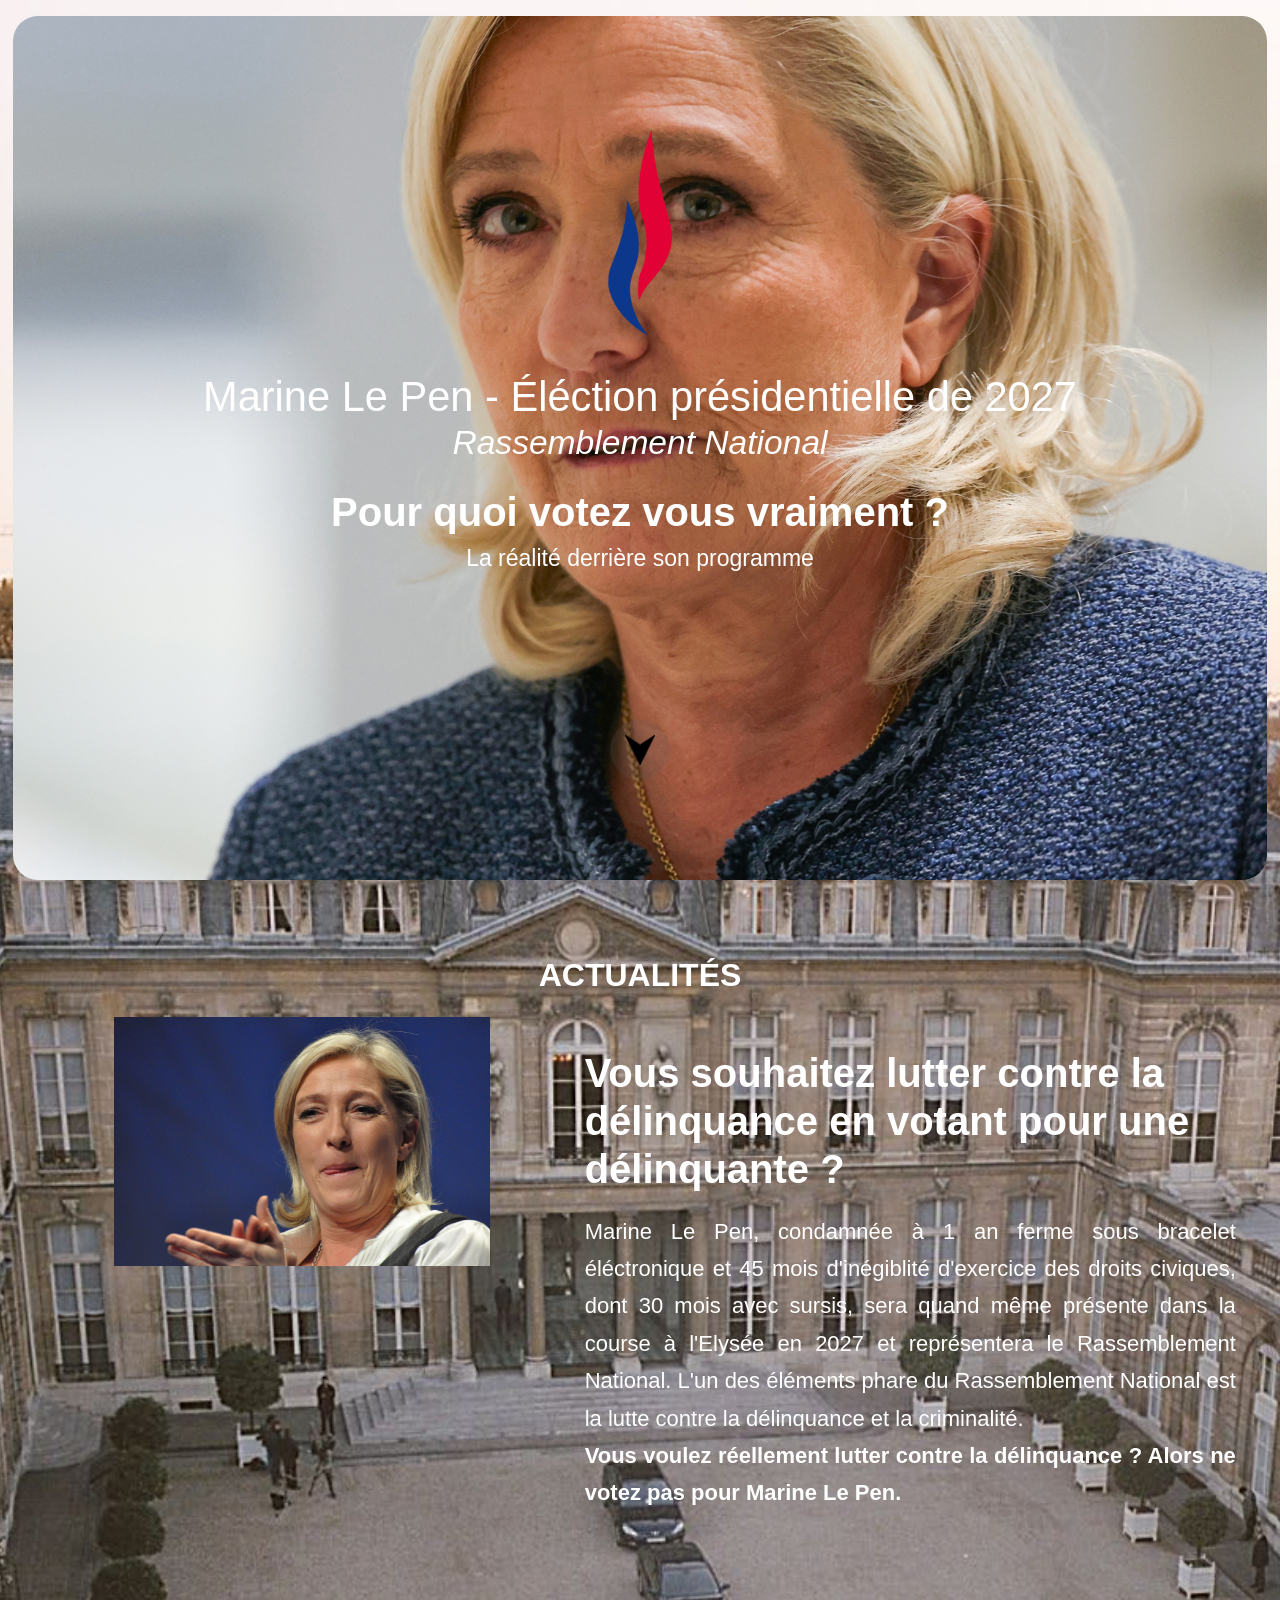
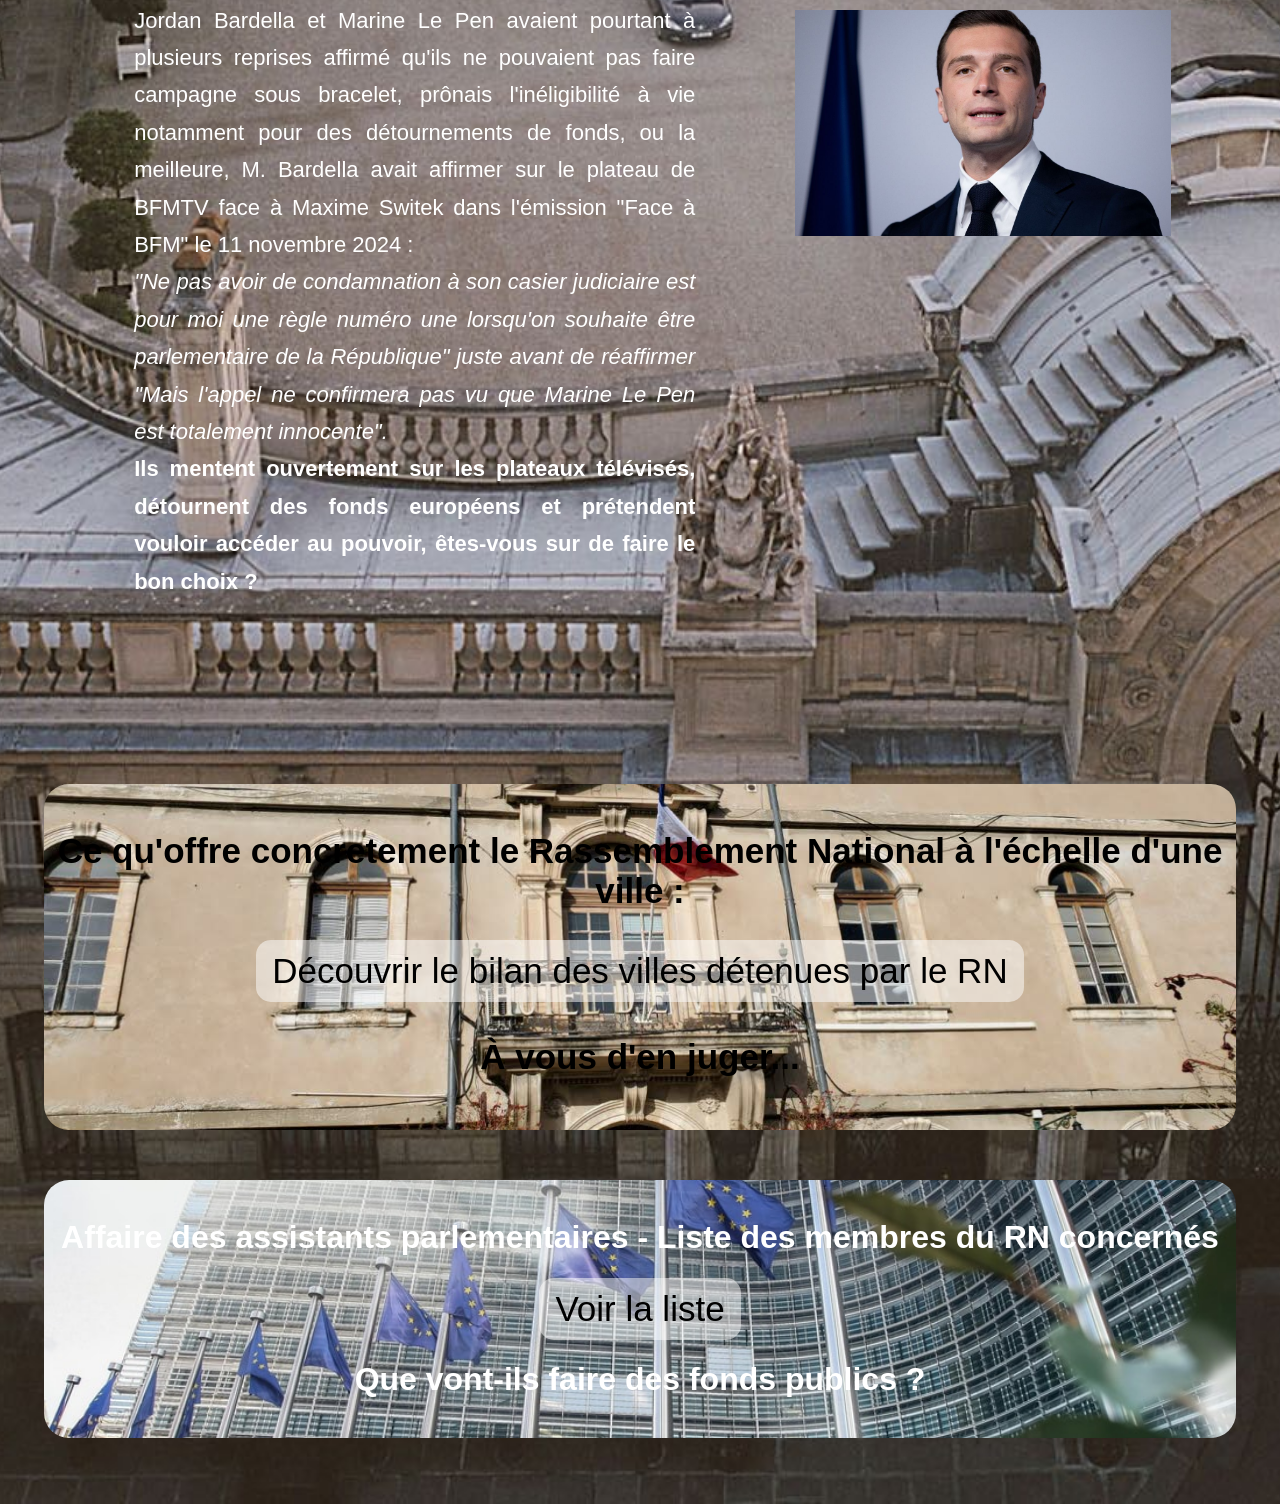
==== index.html @ 01746b5f "Add files via upload" ====
<!DOCTYPE html>
<html>

    <head>
        <title>
            Marine Le Pen 2027
        </title>
        <meta charset="utf-8">
        <link href="styles.css" rel="stylesheet">
        <link rel="icon" href="logo.png" type="image/x-icon">
    </head>

    <body>

        <div class="title">
            <p style="opacity: 0;">.</p>
            <img src="logo.png" class="logo">
            <div class="top-title">
                <h1 class="top-title-h1">
                    Marine Le Pen - Éléction présidentielle de 2027
                </h1>
                <h2 class="top-title-h2">
                    Rassemblement National
                </h2>
            </div>
            <div class="under-title">
                <h2 class="under-title-h2">
                    Pour quoi votez vous vraiment ?
                </h2>
                <h3 class="under-title-h3">
                    La réalité derrière son programme
                </h3>
            </div>
            <button onclick="Scroll(920)" class="down"></button>
            <p style="opacity: 0;">.</p>
        </div>

        <div class="contain">
            <div class="actu">
                <h2 class="part-title">
                    ACTUALITÉS
                </h2>
                <div class="first">
                    <div class="image-article-1">
                        <img src="lepen2.jpeg" class="image-article-1-html-element">
                    </div>
                    <div class="contain-article-1">
                        <h2 class="title-article">
                            Vous souhaitez lutter contre la délinquance en votant pour une délinquante ?
                        </h2>
                        <p>
                            Marine Le Pen, condamnée à 1 an ferme sous bracelet éléctronique et 45 mois
                            d'inégiblité d'exercice des droits civiques, dont 30 mois avec sursis, sera quand
                            même présente dans la course à l'Elysée en 2027 et représentera le Rassemblement National.
                            L'un des éléments phare du Rassemblement National est la lutte contre la délinquance et la criminalité.
                        </p>
                        <p class="bold">
                            Vous voulez réellement lutter contre la délinquance ? Alors ne votez pas pour Marine Le Pen.
                        </p>
                    </div> 
                </div>

                <div class="first second">
                    <div class="image-article-1">
                        <img src="bardella.jpeg" class="image-article-2-html-element">
                    </div>
                    <div class="contain-article-1">
                        <p class="art2-p">
                            Jordan Bardella et Marine Le Pen avaient pourtant à plusieurs reprises affirmé
                            qu'ils ne pouvaient pas faire campagne sous bracelet, prônais l'inéligibilité à vie
                            notamment pour des détournements de fonds, ou la meilleure, M. Bardella avait affirmer sur
                            le plateau de BFMTV face à Maxime Switek dans l'émission "Face à BFM" le 11 novembre 2024 :
                        </p>
                        <p style="font-style: italic;">
                            "Ne pas avoir de condamnation à son casier judiciaire est pour moi une règle numéro une 
                            lorsqu'on souhaite être parlementaire de la République" juste avant de réaffirmer "Mais l'appel 
                            ne confirmera pas vu que Marine Le Pen est totalement innocente".
                        </p>
                        <p class="bold">
                            Ils mentent ouvertement sur les plateaux télévisés, détournent des fonds européens et prétendent vouloir accéder 
                            au pouvoir, êtes-vous sur de faire le bon choix ?
                        </p>
                </div>

            </div>

            <p style="opacity: 0;">.</p>

            <div class="redirect">
                <div class="rn-concret">
                    <p style="opacity: 0;">.</p>
                    <h2 class="reda">
                        Ce qu'offre concretement le Rassemblement National à l'échelle d'une ville :
                    </h2>
                    <button class="red" onclick="openVille()">
                        <p class="alma">
                            Découvrir le bilan des villes détenues par le RN
                        </p>
                    </button>
                    <h3 class="redi">À vous d'en juger...</h3>
                    <p style="opacity: 0;">.</p>
                </div>
            </div>

            <div class="af-as">
                <p style="opacity: 0;">.</p>
                <h1>
                    Affaire des assistants parlementaires - Liste des membres du RN concernés
                </h1>
                <button class="red" onclick="openListe()">
                    <p class="alma">
                        Voir la liste
                    </p>
                </button>
                <h1>
                    Que vont-ils faire des fonds publics ?
                </h1>
                <p style="opacity: 0;">.</p>
            </div>

        </div>

        <script src="script.js"></script>
    </body>
</html>
---- styles.css ----
html, body {
    margin: 0;
    min-height: 100vh;
}

html{
    font-family: Arial, Helvetica, sans-serif;
    /*background-image: url("background.webp");*/
}

body{
    background: linear-gradient(#060274, #0d31ff);
    background-image: url("bakground.jpeg");
    background-repeat: no-repeat;
    background-position: center;
    background-size: cover;
}

.title{
    text-align: center;
    font-weight: 500;
    background-image: url("lepen.jpeg");
    background-repeat: no-repeat;
    background-position: center 20%;
    background-size: cover;
    border-radius: 25px;
    margin-left: 1%;
    margin-right: 1%;
    margin-top: 1%;
    height: 96vh;
    color: white;
}

.logo{
    margin-top: 6%;
    height: 25%;
    width: auto;
}

.top-title-h1{
    font-weight: 500;
    margin-bottom: 3px;
    font-size: 260%;
}

.top-title-h2{
    margin-top: 0px;
    font-weight: 500;
    font-size: 210%;
    font-style: italic;
}

.top-title{
    margin-top: 20px;
    margin-bottom: 10px;
}

.under-title{
    margin-top: 0px;
}

.under-title-h2{
    margin-top: 2px;
    font-size: 40px;
    margin-bottom: 10px;
}

.under-title-h3{
    margin-top: 0px;
    font-weight: 100;
    font-size: 23px;
}

.down{
    margin-top: 10%;
    background-image: url("down.png");
    background-repeat: no-repeat;
    background-position: center;
    background-color: rgb(97, 92, 92, 0.2);
    /*background-size: contain;*/
    background-color: rgb(97, 92, 92, 0.2);
    background-size: 50%;
    height: 60px;
    width: 60px;
    border-radius: 60%;
    border-style: none;
    font-size: 30px;
    font-family: system-ui, -apple-system, BlinkMacSystemFont, 'Segoe UI', Roboto, Oxygen, Ubuntu, Cantarell, 'Open Sans', 'Helvetica Neue', sans-serif;
    transition: all 0.2s ease;
}

.down:hover{
    background-color: rgb(255, 255, 255, 0.3);
    color: white;
}



.contain{
    margin-left: 1%;
    margin-right: 1%;
    margin-top: 20px;
    margin-bottom: 20px;
    opacity: 1;
}


.image-article-1-html-element{
    margin-top: 8px;
    width: 75%;
    height: auto;
    margin-left: 14%;
}

.first{
    display: flex;
    align-items: flex-start;
    gap: 40px;
    margin-left: 1%;
    margin-right: 1%;
}

.second{
    flex-direction: row-reverse;
}

.image-article-1{
    flex: 0 0 42%;
}

.contain-article-1{
    margin-top: 40px;
    flex: 1;
    color: white;
}

.second .contain-article-1{
    margin-top: 90px;
    padding-left: 90px;
}

.title-article{
    margin: 0 0 20px 0;
    font-size: 40px;
    line-height: 1.2;
}

.contain-article-1 p{
    margin: 0;
    font-size: 22px;
    line-height: 1.7;
    text-align: justify;
}

.bold{
    font-weight: bold;
}

.part-title{
    color: white;
    text-align: center;
    font-size: 50px;
    font-style: initial;
}



.image-article-2-html-element{
    margin-top: 98px;
    width: 75%;
    height: auto;
    margin-left: 60px;
    display: block;
}

.art2-p{
    margin-left: 35px;
    margin-right: 15px;    
    margin-top: 20px;
}




.rn-concret{
    background-image: url("mairiemonteux.jpeg");
    background-repeat: no-repeat;
    background-position: center;
    background-size: cover;
    margin-top: 150px;
    text-align: center;
    color: black;
    border-radius: 25px;
    margin-left: 1%;
    margin-right: 1%;
}
.reda{
    font-size: 35px;
    border-style: none;
    border-radius: 15px;
    transition: all 0.1s ease;
}
.red{
    font-size: 35px;
    background-color: rgb(255, 255, 255, 0.5);
    border-style: none;
    border-radius: 15px;
    transition: all 0.1s ease;
}
.red:hover{
    background-color: rgb(255, 255, 255, 0.8);
    color: black;
    cursor: pointer;
}

.redi{
    font-size: 35px;
}
.alma{
    margin-top: 10px;
    margin-bottom: 10px;
    margin-left: 10px;
    margin-right: 10px;
}


.af-as{
    text-align: center;
    color: white;
    background-image: url("par2.jpeg");
    background-repeat: no-repeat;
    background-position: center;
    background-size: cover;
    margin-top: 50px;
    border-radius: 25px;
    margin-left: 1%;
    margin-right: 1%;
}




.contain{
    display: grid;
    grid-template-columns: repeat(auto-fit, minmax(270px, 1fr));
    gap: 35px;
    width: 95%;
    max-width: 1500px;
    margin: 50px auto;
}

.person{
    display: flex;
    flex-direction: column;
    align-items: center;
    background: rgba(255,255,255,0.08);
    border: 1px solid rgba(255,255,255,0.15);
    border-radius: 18px;
    padding: 28px 20px;
    transition: transform .25s, box-shadow .25s, background .25s;
}

.person:hover{
    transform: translateY(-8px);
    background: rgba(255,255,255,0.12);
    box-shadow: 0 15px 35px rgba(0,0,0,.35);
}

.portrait{
    width: 170px;
    height: 220px;
    object-fit: cover;
    border-radius: 14px;
    border: 3px solid rgba(255,255,255,.15);
    box-shadow: 0 8px 18px rgba(0,0,0,.35);
}

.name{
    margin-top: 22px;
    color: white;
    font-size: 24px;
    font-weight: bold;
    line-height: 1.3;
}

.part-title{
    grid-column: 1 / -1;
    text-align: center;
    color: white;
    font-size: 2rem;
    margin-bottom: 15px;
}
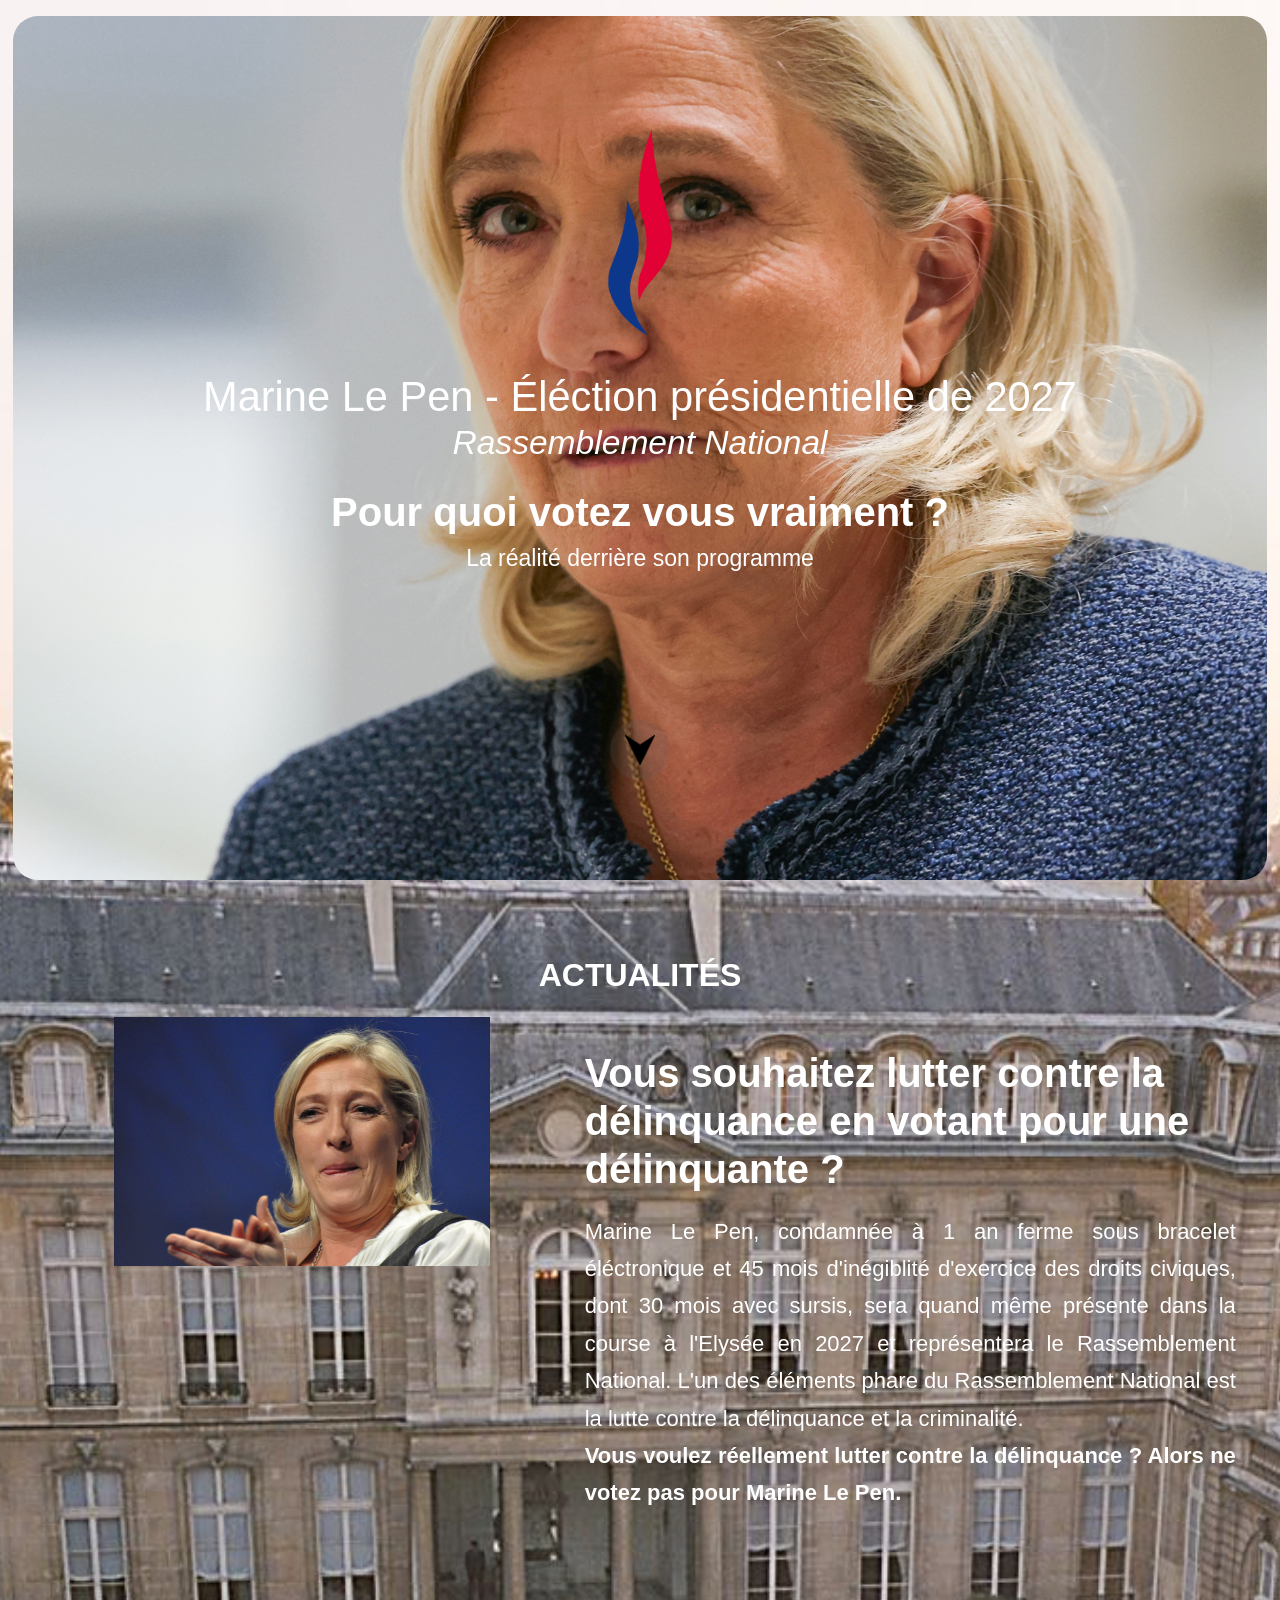
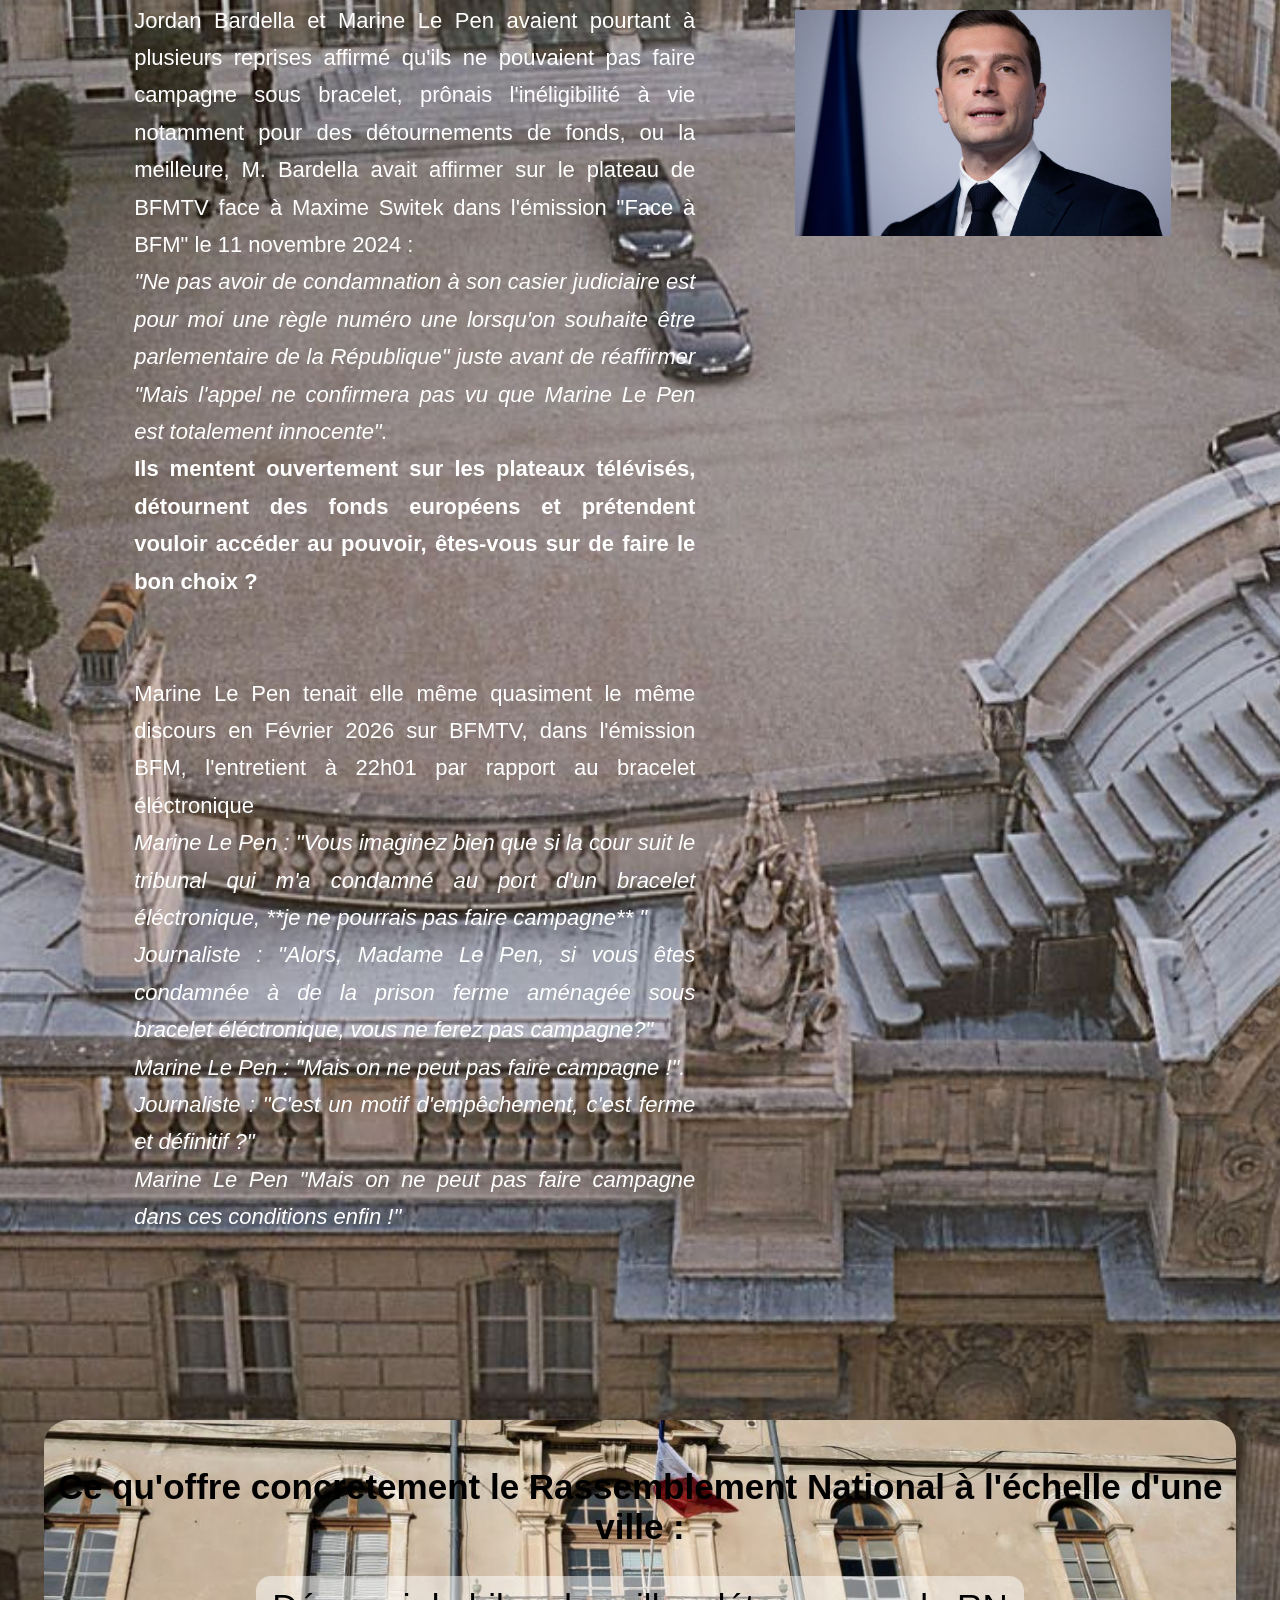
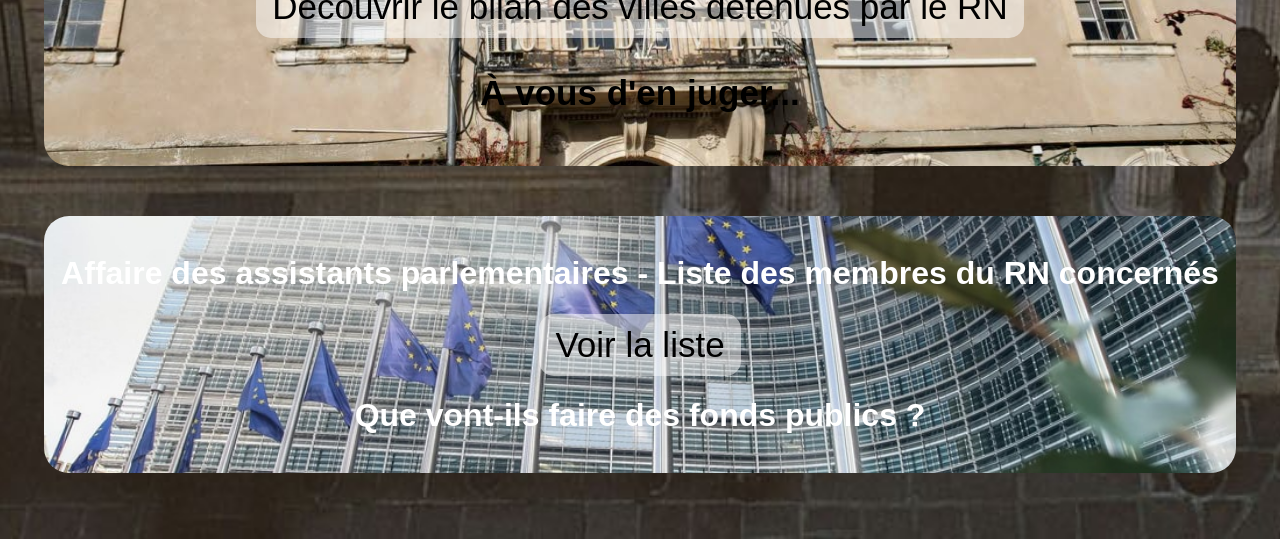
==== commit 135799e7: "Fix HTML formatting and structure" ====
--- a/index.html
+++ b/index.html
@@ -80,6 +80,21 @@
                             Ils mentent ouvertement sur les plateaux télévisés, détournent des fonds européens et prétendent vouloir accéder 
                             au pouvoir, êtes-vous sur de faire le bon choix ?
                         </p>
+                        <p class="art2-p">
+                            <br />
+                            <br />
+                            Marine Le Pen tenait elle même quasiment le même discours en Février 2026 sur BFMTV, dans 
+                            l'émission BFM, l'entretient à 22h01 par rapport au bracelet éléctronique
+                        </p>
+                        <p style="font-style: italic;">
+                            Marine Le Pen : "Vous imaginez bien que si la cour suit le tribunal qui m'a condamné au port d'un bracelet éléctronique,
+                            **je ne pourrais pas faire campagne** " <br />
+                            Journaliste : "Alors, Madame Le Pen, si vous êtes condamnée à de la prison ferme aménagée sous bracelet éléctronique, 
+                            vous ne ferez pas campagne?" <br /> 
+                            Marine Le Pen : "Mais on ne peut pas faire campagne !". <br />
+                            Journaliste : "C'est un motif d'empêchement, c'est ferme et définitif ?" <br />
+                            Marine Le Pen "Mais on ne peut pas faire campagne dans ces conditions enfin !" <br />
+                        </p>
                 </div>
 
             </div>
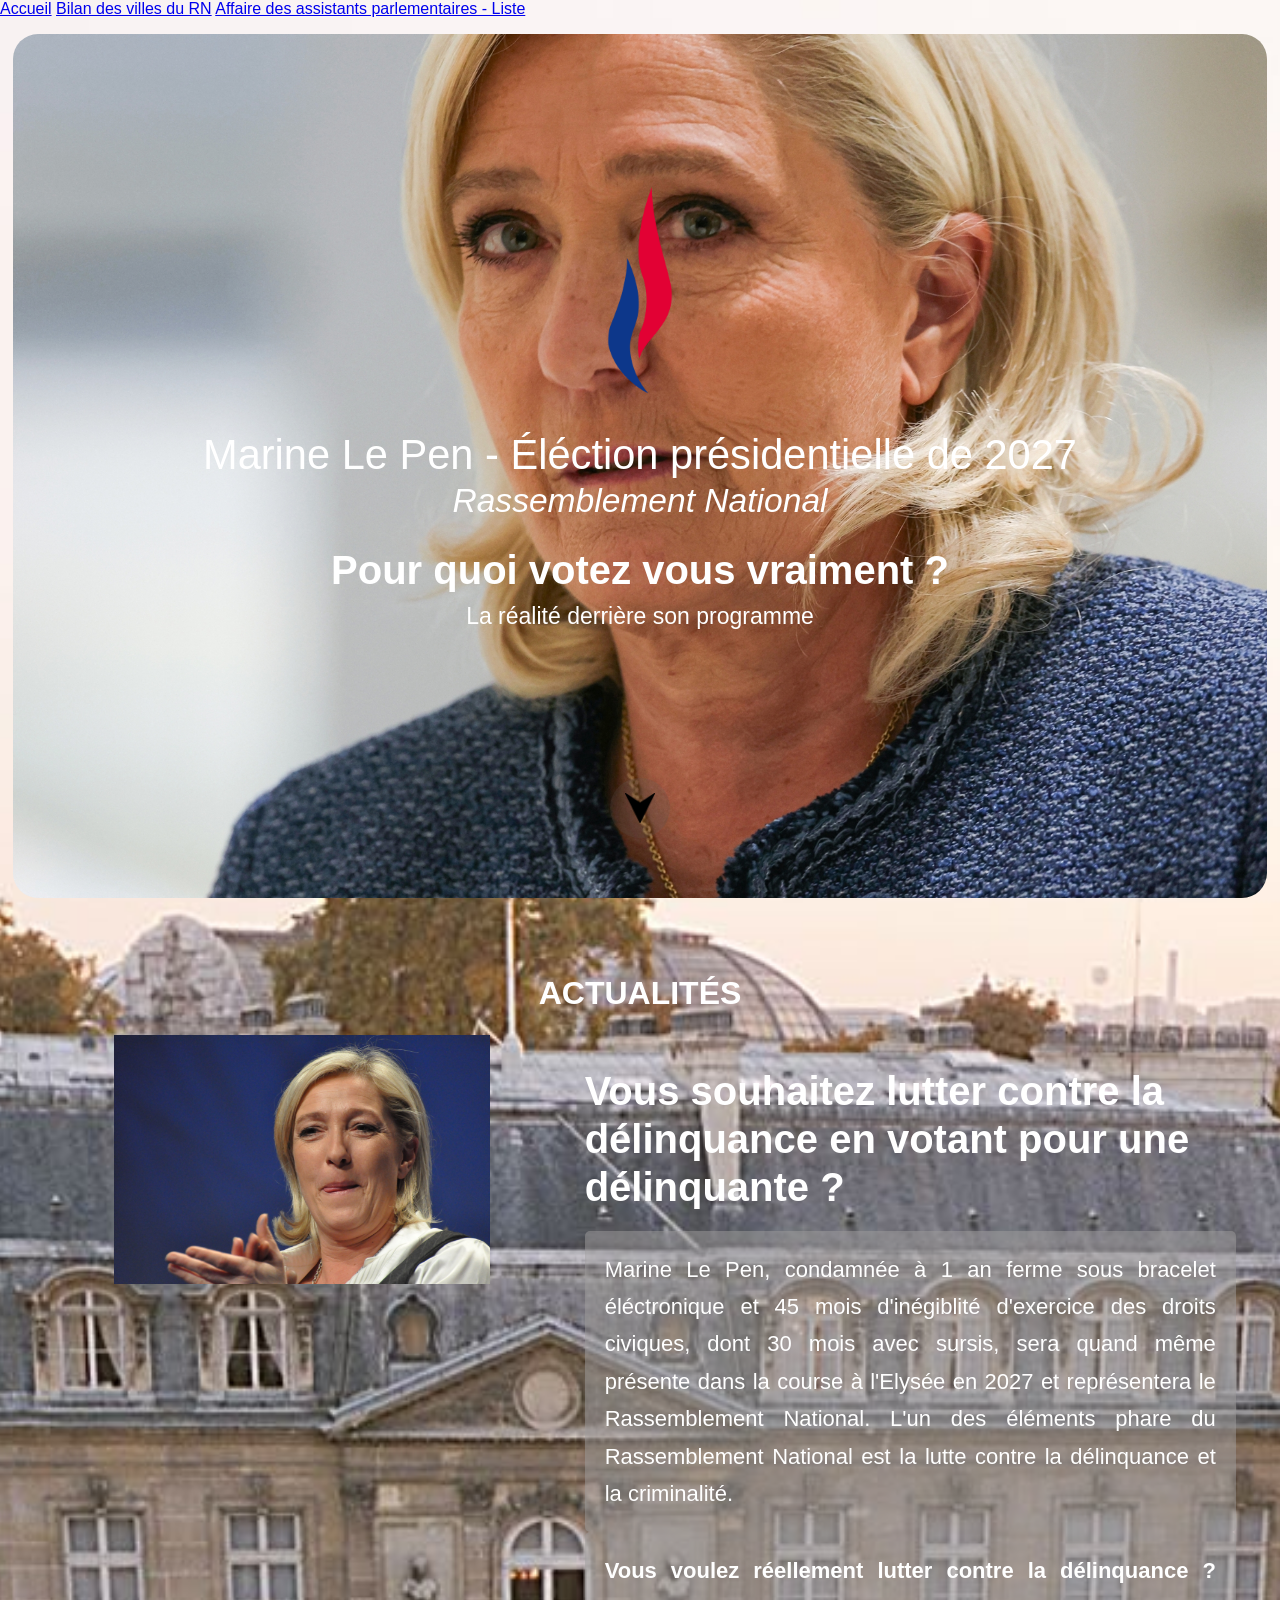
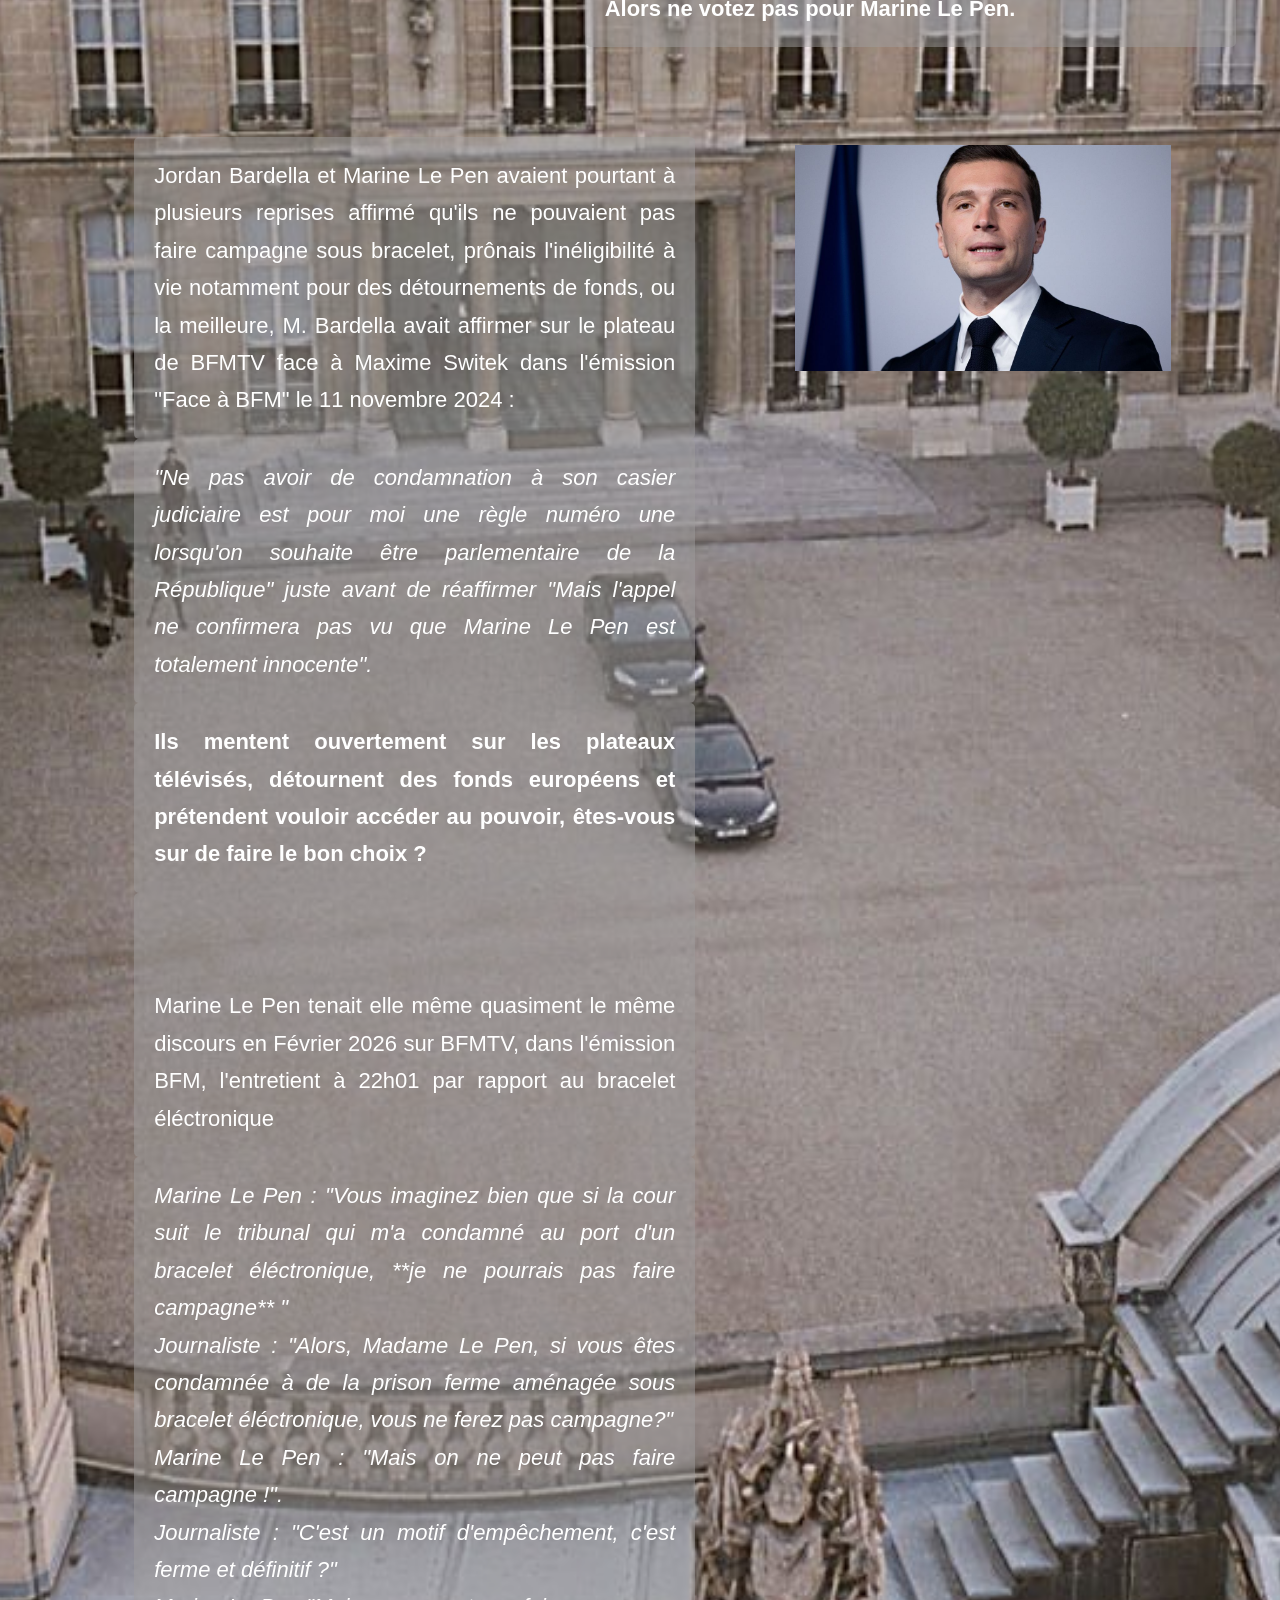
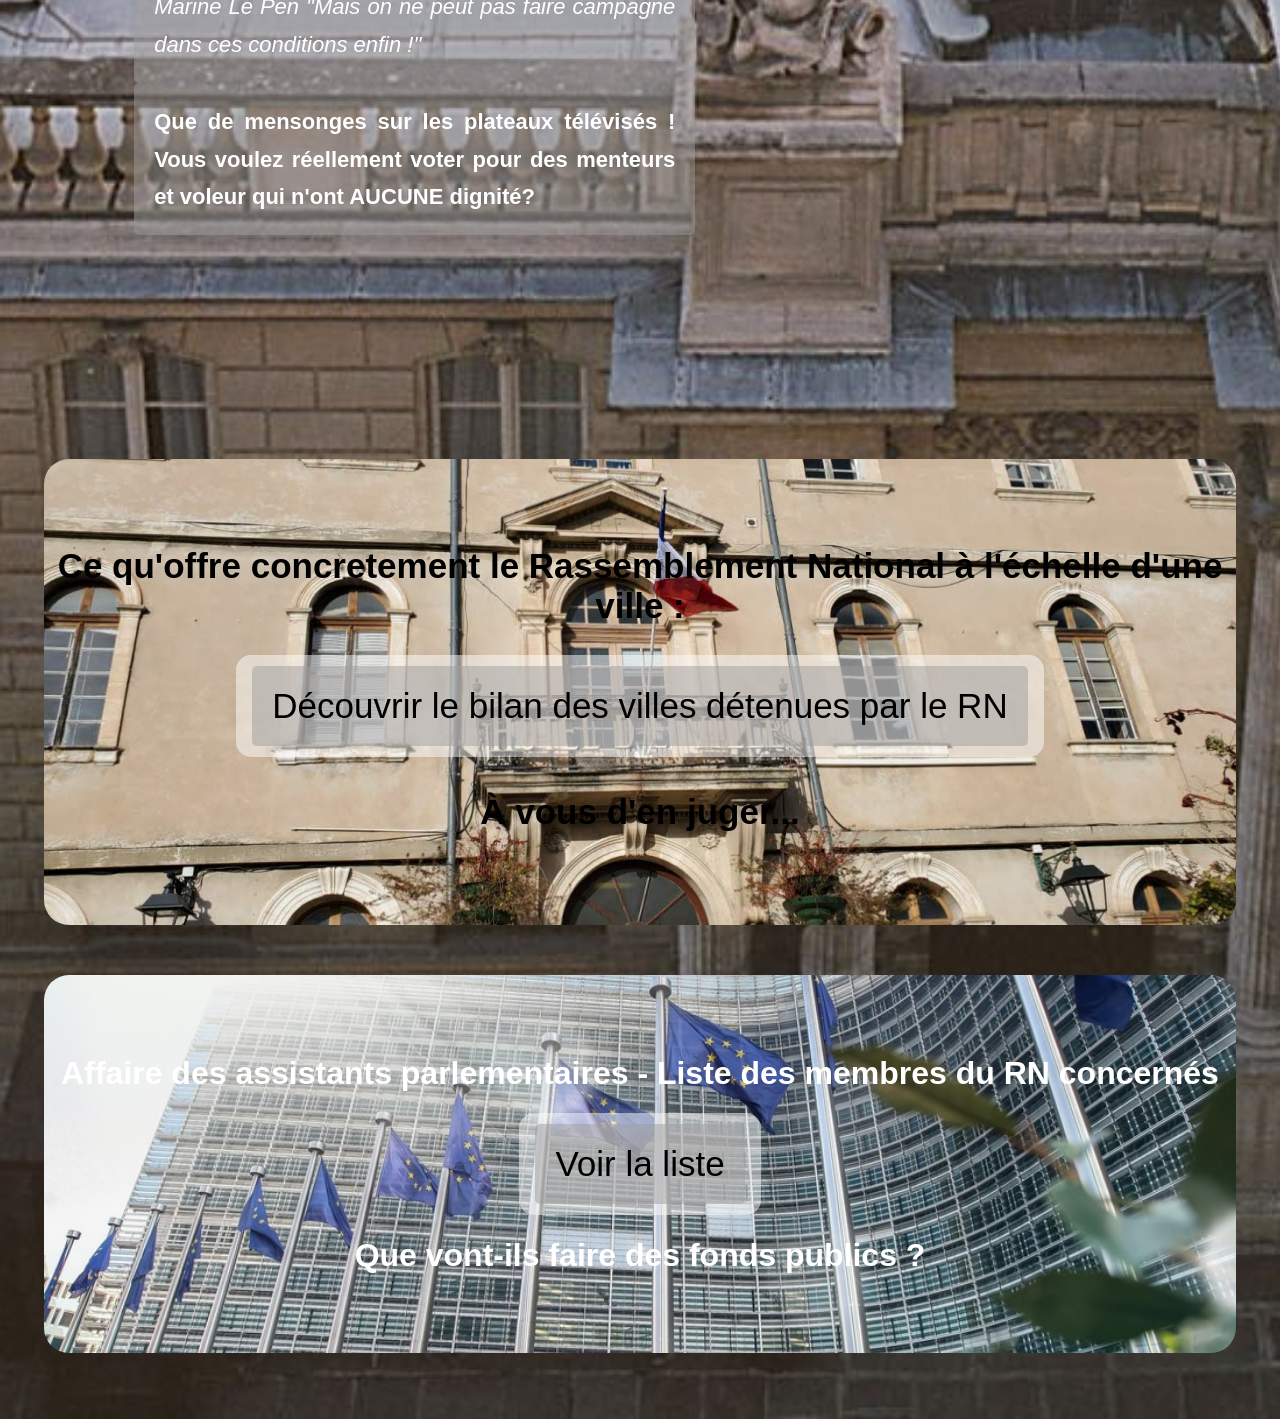
==== commit 3bf93a03: "Add navigation bar and update content in index.html" ====
--- a/index.html
+++ b/index.html
@@ -11,6 +11,14 @@
     </head>
 
     <body>
+
+        <div class="nav-div">
+            <nav class="bar">
+                <a href="index.html">Accueil</a>
+                <a href="villes.html">Bilan des villes du RN</a>
+                <a href="liste-as-af.html">Affaire des assistants parlementaires - Liste</a>
+            </nav>
+        </div>
 
         <div class="title">
             <p style="opacity: 0;">.</p>
@@ -95,6 +103,10 @@
                             Journaliste : "C'est un motif d'empêchement, c'est ferme et définitif ?" <br />
                             Marine Le Pen "Mais on ne peut pas faire campagne dans ces conditions enfin !" <br />
                         </p>
+                        <p class="bold">
+                            Que de mensonges sur les plateaux télévisés ! Vous voulez réellement voter pour des menteurs et voleur 
+                            qui n'ont AUCUNE dignité? 
+                        </p>
                 </div>
 
             </div>
--- a/styles.css
+++ b/styles.css
@@ -289,4 +289,11 @@
     color: white;
     font-size: 2rem;
     margin-bottom: 15px;
-}+}
+p{
+    background-color: rgb(160, 158, 158, 0.5);
+    border-radius: 5px;
+    padding: 0 20px;
+    padding-top: 20px;
+    padding-bottom: 20px;
+}
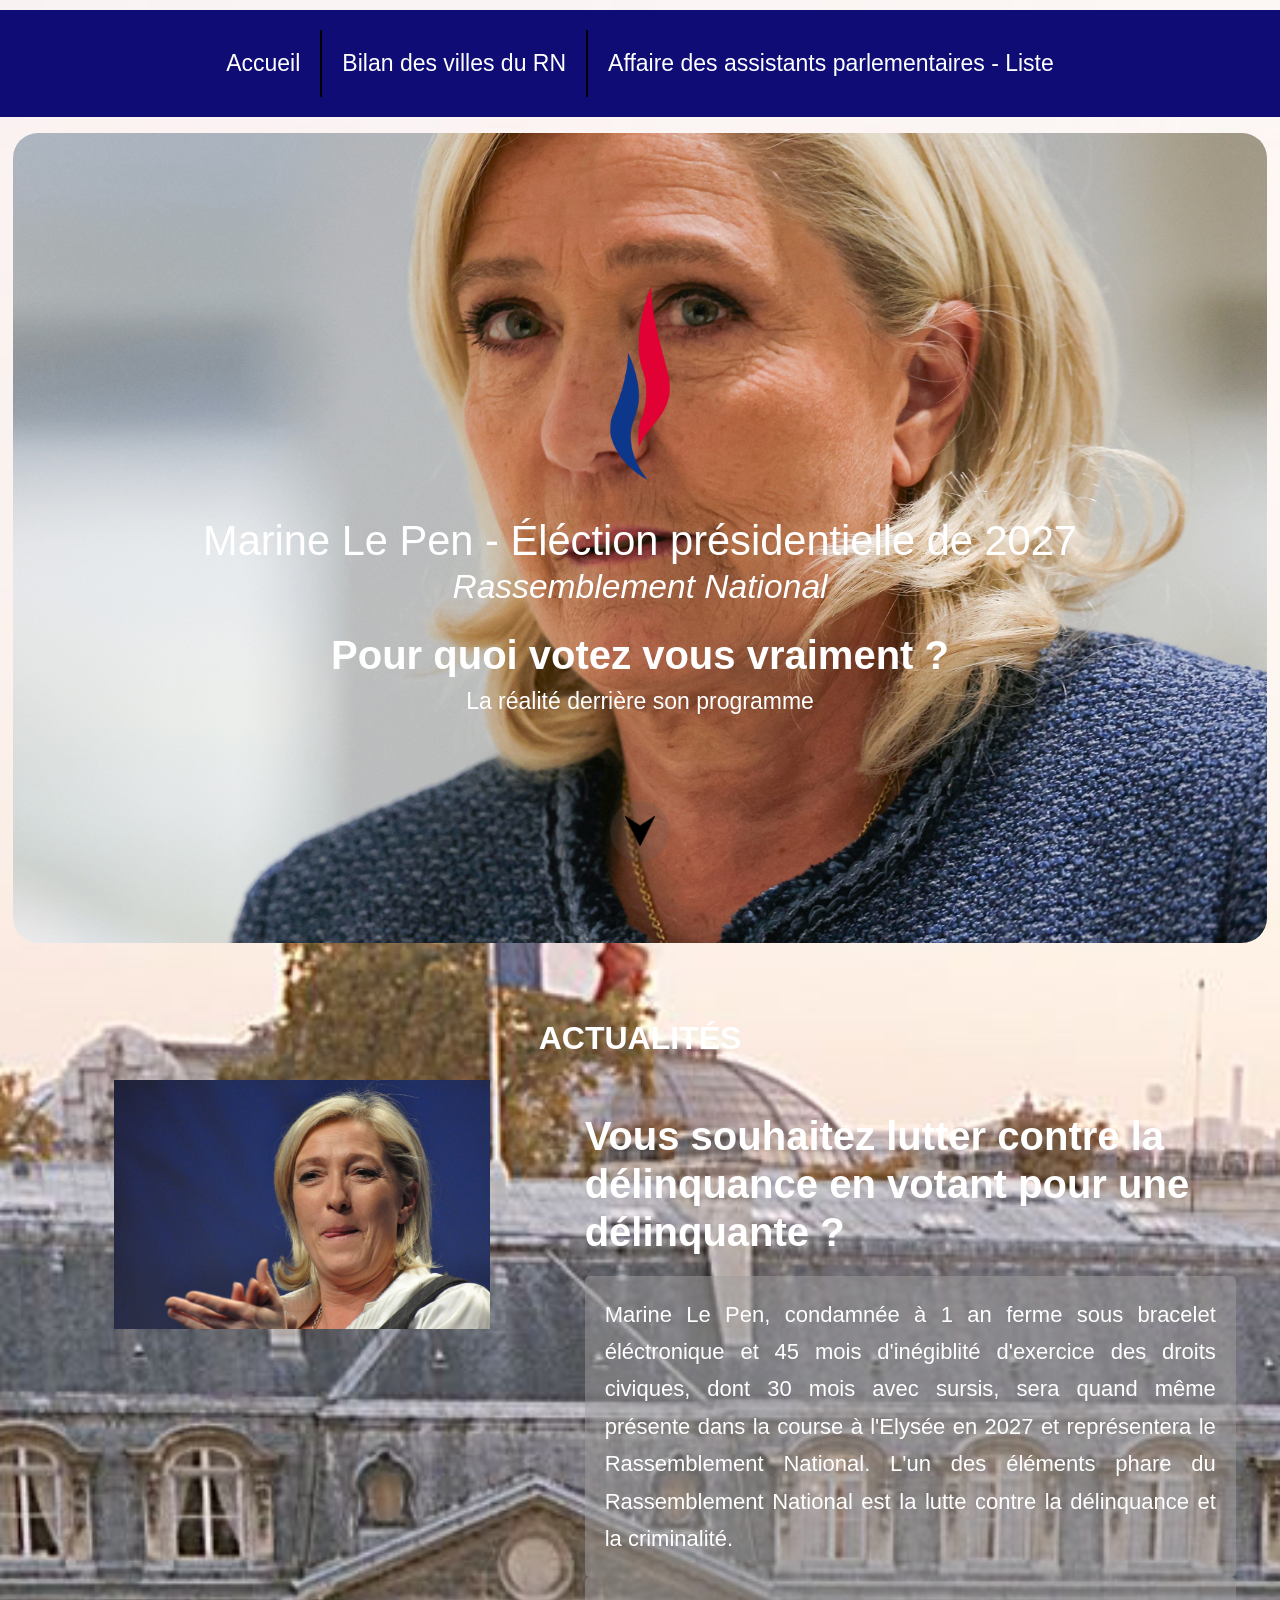
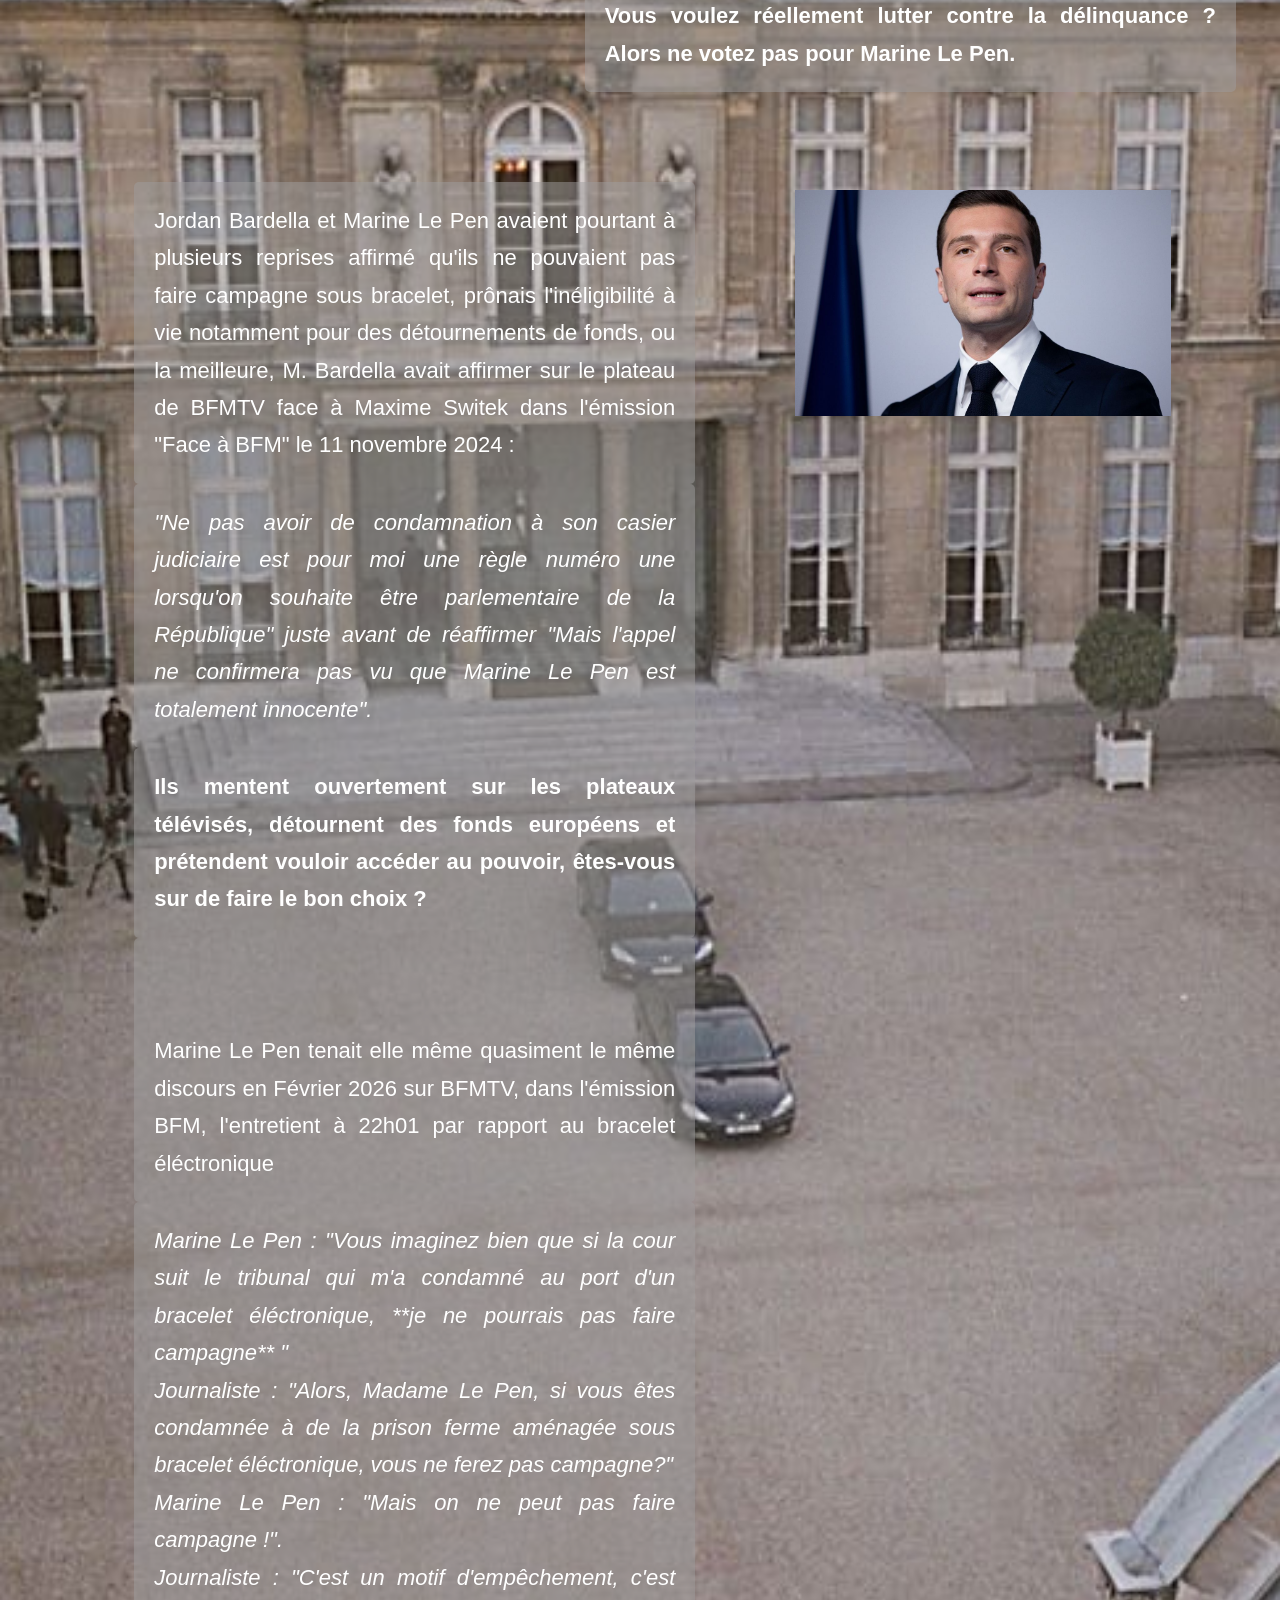
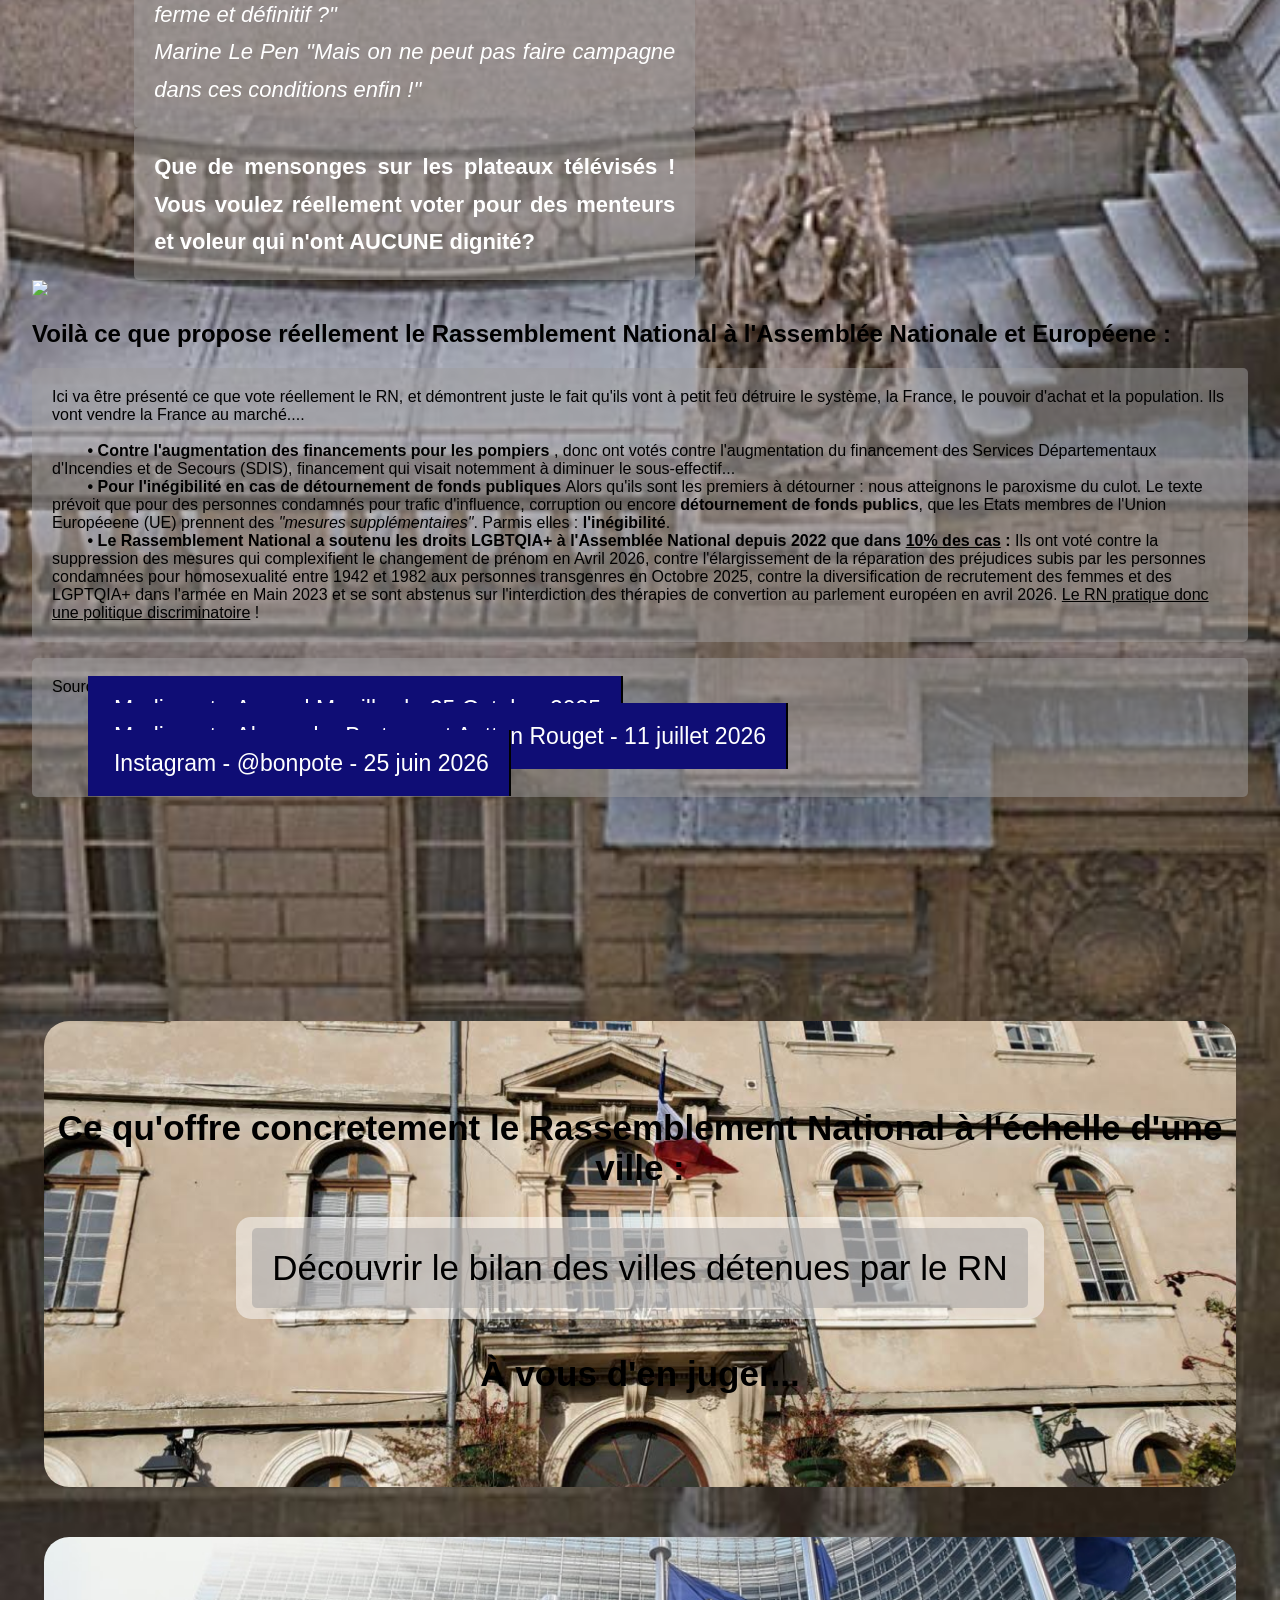
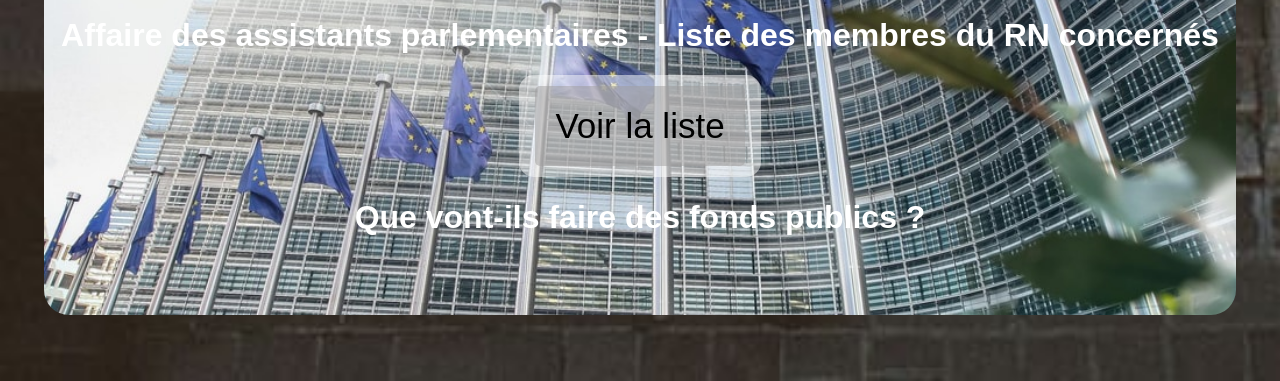
==== commit cac7de7c: "Update index.html with new content and structure" ====
--- a/index.html
+++ b/index.html
@@ -108,7 +108,53 @@
                             qui n'ont AUCUNE dignité? 
                         </p>
                 </div>
+            </div>
 
+
+            <img src="asm.jpg" class="faits-img">
+
+            <div class="faits">
+                <h2 class="faits">
+                    Voilà ce que propose réellement le Rassemblement National à l'Assemblée Nationale et Européene :
+                </h2>
+                <p>
+                    Ici va être présenté ce que vote réellement le RN, et démontrent juste le fait qu'ils vont à petit feu détruire
+                    le système, la France, le pouvoir d'achat et la population. Ils vont vendre la France au marché.... </br>
+                    </br>
+                    <strong>
+                        &nbsp;&nbsp;&nbsp;&nbsp;&nbsp;&nbsp;&nbsp;&nbsp;• Contre l'augmentation des financements pour les pompiers
+                    </strong>
+                    , donc ont votés contre l'augmentation du financement des Services Départementaux d'Incendies et de Secours (SDIS), 
+                    financement qui visait notemment à diminuer le sous-effectif... </br>
+                    <strong>
+                        &nbsp;&nbsp;&nbsp;&nbsp;&nbsp;&nbsp;&nbsp;&nbsp;• Pour l'inégibilité en cas de détournement de fonds publiques
+                    </strong>
+                    Alors qu'ils sont les premiers à détourner : nous atteignons le paroxisme du culot. Le texte prévoit que pour des
+                    personnes condamnés pour trafic d'influence, corruption ou encore <strong>détournement de fonds publics</strong>,
+                    que les Etats membres de l'Union Européeene (UE) prennent des <i>"mesures supplémentaires"</i>. Parmis elles : 
+                    <strong>l'inégibilité</strong>. </br>
+                    <strong>
+                        &nbsp;&nbsp;&nbsp;&nbsp;&nbsp;&nbsp;&nbsp;&nbsp;• Le Rassemblement National a soutenu les droits LGBTQIA+ 
+                        à l'Assemblée National depuis 2022 que dans <u>10% des cas</u> :
+                    </strong>
+                    Ils ont voté <span class="yellow">contre</span> la suppression des mesures qui complexifient le changement de prénom
+                    en Avril 2026, <span class="yellow">contre</span> l'élargissement de la réparation des préjudices subis par les personnes condamnées
+                    pour homosexualité entre 1942 et 1982 aux personnes transgenres en Octobre 2025, <span class="yellow">contre</span> la diversification
+                    de recrutement des femmes et des LGPTQIA+ dans l'armée en Main 2023 et se sont <span class="yellow">abstenus</span> sur l'interdiction
+                    des thérapies de convertion au parlement européen en avril 2026. <u>Le RN pratique donc une politique discriminatoire</u> !
+                </p>
+                <p class="source">
+                    Sources : </br>
+                        &nbsp;&nbsp;&nbsp;&nbsp;&nbsp;&nbsp;&nbsp;&nbsp;<a href="https://blogs.mediapart.fr/arnaud-mouillard/blog/231025/le-rn-vote-contre-laugmentation-des-financements-pour-les-pompiers">
+                            Mediapart -  Arnaud Mouillard - 25 Octobre 2025
+                        </a> </br>
+                        &nbsp;&nbsp;&nbsp;&nbsp;&nbsp;&nbsp;&nbsp;&nbsp;<a href="https://www.mediapart.fr/journal/france/110726/l-immunite-presidentielle-la-carte-joker-de-marine-le-pen-pour-eviter-un-passage-par-la-case-prison">
+                            Mediapart -  Alexandre Berteau et Antton Rouget - 11 juillet 2026
+                        </a> </br>
+                        &nbsp;&nbsp;&nbsp;&nbsp;&nbsp;&nbsp;&nbsp;&nbsp;<a href="https://www.instagram.com/p/DaAAawjDWTN/?img_index=2">
+                            Instagram - @bonpote - 25 juin 2026
+                        </a> </br>
+                    </p>
             </div>
 
             <p style="opacity: 0;">.</p>
--- a/styles.css
+++ b/styles.css
@@ -27,7 +27,7 @@
     margin-left: 1%;
     margin-right: 1%;
     margin-top: 1%;
-    height: 96vh;
+    height: 90vh;
     color: white;
 }
 
@@ -72,7 +72,7 @@
 }
 
 .down{
-    margin-top: 10%;
+    margin-top: 5%;
     background-image: url("down.png");
     background-repeat: no-repeat;
     background-position: center;
@@ -297,3 +297,36 @@
     padding-top: 20px;
     padding-bottom: 20px;
 }
+
+
+
+.nav-div{
+    padding: 20px;
+    margin-top: 10px;
+    background-color: rgb(15, 13, 117);
+    text-align: center;
+}
+
+nav{
+    display: inline-flex;
+}
+
+a{
+    text-decoration: none;
+    color: white;
+    font-family: Arial, Helvetica, sans-serif;
+    padding: 20px;
+    background-color: rgb(15, 13, 117);
+    transition: all 0.3s ease;
+    font-size: 23px;
+}
+
+/* Trait entre les boutons */
+a:not(:last-child){
+    border-right: 2px solid black;
+}
+
+a:hover{
+    background: white;
+    color: black;
+}
